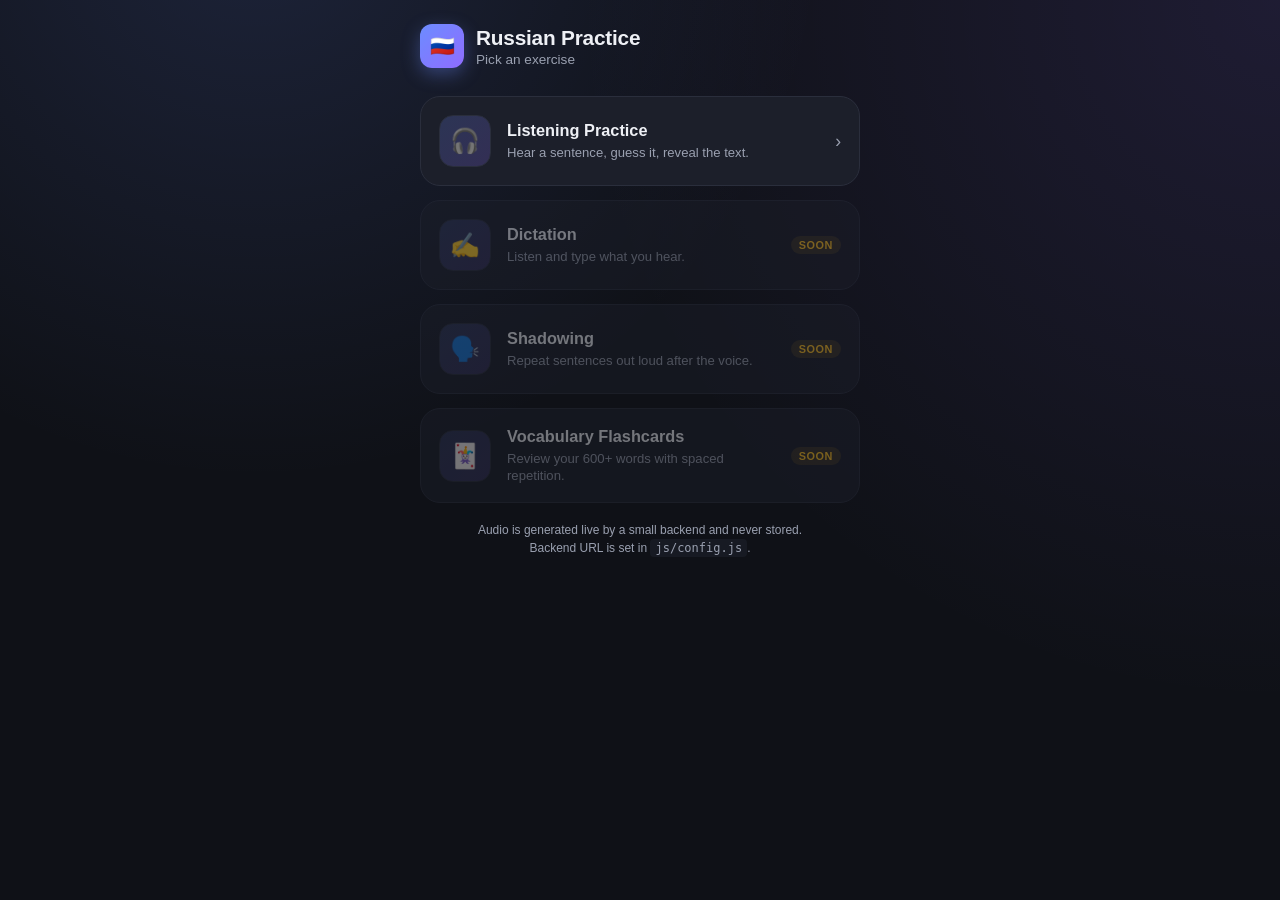
==== index.html @ 9edb8ce9 "first commit" ====
<!DOCTYPE html>
<html lang="en">
<head>
  <meta charset="UTF-8" />
  <meta name="viewport" content="width=device-width, initial-scale=1.0, maximum-scale=1.0" />
  <title>Russian Practice</title>
  <link rel="stylesheet" href="css/style.css" />
</head>
<body>
  <div class="app-shell">
    <div class="app-header">
      <div class="logo-mark">🇷🇺</div>
      <div>
        <h1>Russian Practice</h1>
        <div class="subtitle">Pick an exercise</div>
      </div>
    </div>

    <div class="exercise-list">
      <a class="exercise-card available" href="exercises/listening.html">
        <div class="exercise-icon">🎧</div>
        <div class="exercise-info">
          <h3>Listening Practice</h3>
          <p>Hear a sentence, guess it, reveal the text.</p>
        </div>
        <div class="chevron">›</div>
      </a>

      <div class="exercise-card disabled">
        <div class="exercise-icon">✍️</div>
        <div class="exercise-info">
          <h3>Dictation</h3>
          <p>Listen and type what you hear.</p>
        </div>
        <div class="exercise-badge soon">Soon</div>
      </div>

      <div class="exercise-card disabled">
        <div class="exercise-icon">🗣️</div>
        <div class="exercise-info">
          <h3>Shadowing</h3>
          <p>Repeat sentences out loud after the voice.</p>
        </div>
        <div class="exercise-badge soon">Soon</div>
      </div>

      <div class="exercise-card disabled">
        <div class="exercise-icon">🃏</div>
        <div class="exercise-info">
          <h3>Vocabulary Flashcards</h3>
          <p>Review your 600+ words with spaced repetition.</p>
        </div>
        <div class="exercise-badge soon">Soon</div>
      </div>
    </div>

    <div class="settings-note">
      Audio is generated live by a small backend and never stored.<br />
      Backend URL is set in <code>js/config.js</code>.
    </div>
  </div>
</body>
</html>
---- css/style.css ----
:root {
  --bg: #0f1117;
  --bg-elevated: #171a23;
  --card: #1c1f2a;
  --border: #2a2e3c;
  --text: #eef0f5;
  --text-dim: #9aa0b0;
  --accent: #6c8cff;
  --accent-2: #8f6cff;
  --accent-glow: rgba(108, 140, 255, 0.35);
  --success: #4ade80;
  --warn: #fbbf24;
  --radius-lg: 20px;
  --radius-md: 14px;
  --radius-sm: 10px;
  --shadow: 0 10px 30px rgba(0, 0, 0, 0.35);
  font-size: 16px;
}

* {
  box-sizing: border-box;
}

html, body {
  margin: 0;
  padding: 0;
  height: 100%;
}

body {
  background:
    radial-gradient(circle at 20% -10%, rgba(108, 140, 255, 0.15), transparent 40%),
    radial-gradient(circle at 100% 0%, rgba(143, 108, 255, 0.12), transparent 45%),
    var(--bg);
  color: var(--text);
  font-family: -apple-system, BlinkMacSystemFont, "Segoe UI", Roboto, Helvetica, Arial, sans-serif;
  min-height: 100vh;
  display: flex;
  flex-direction: column;
}

a {
  color: inherit;
  text-decoration: none;
}

.app-shell {
  max-width: 480px;
  margin: 0 auto;
  width: 100%;
  padding: 24px 20px 40px;
  flex: 1;
  display: flex;
  flex-direction: column;
}

/* ---------- Header ---------- */

.app-header {
  display: flex;
  align-items: center;
  gap: 12px;
  margin-bottom: 28px;
}

.app-header .back-btn {
  width: 40px;
  height: 40px;
  border-radius: 50%;
  background: var(--card);
  border: 1px solid var(--border);
  display: flex;
  align-items: center;
  justify-content: center;
  font-size: 18px;
  flex-shrink: 0;
}

.app-header h1 {
  font-size: 1.3rem;
  margin: 0;
  font-weight: 700;
  letter-spacing: -0.01em;
}

.app-header .subtitle {
  font-size: 0.85rem;
  color: var(--text-dim);
  margin-top: 2px;
}

.logo-mark {
  width: 44px;
  height: 44px;
  border-radius: 12px;
  background: linear-gradient(135deg, var(--accent), var(--accent-2));
  display: flex;
  align-items: center;
  justify-content: center;
  font-size: 20px;
  flex-shrink: 0;
  box-shadow: 0 6px 18px var(--accent-glow);
}

/* ---------- Homepage exercise cards ---------- */

.exercise-list {
  display: flex;
  flex-direction: column;
  gap: 14px;
}

.exercise-card {
  background: var(--card);
  border: 1px solid var(--border);
  border-radius: var(--radius-lg);
  padding: 18px;
  display: flex;
  align-items: center;
  gap: 16px;
  transition: transform 0.15s ease, border-color 0.15s ease;
}

.exercise-card:active {
  transform: scale(0.98);
}

.exercise-card.available {
  cursor: pointer;
}

.exercise-card.available:hover {
  border-color: var(--accent);
}

.exercise-card.disabled {
  opacity: 0.45;
}

.exercise-icon {
  width: 52px;
  height: 52px;
  border-radius: var(--radius-md);
  display: flex;
  align-items: center;
  justify-content: center;
  font-size: 24px;
  flex-shrink: 0;
  background: linear-gradient(135deg, rgba(108,140,255,0.2), rgba(143,108,255,0.2));
  border: 1px solid var(--border);
}

.exercise-info {
  flex: 1;
  min-width: 0;
}

.exercise-info h3 {
  margin: 0 0 4px;
  font-size: 1.02rem;
  font-weight: 600;
}

.exercise-info p {
  margin: 0;
  font-size: 0.82rem;
  color: var(--text-dim);
  line-height: 1.3;
}

.exercise-badge {
  font-size: 0.68rem;
  text-transform: uppercase;
  letter-spacing: 0.05em;
  padding: 3px 8px;
  border-radius: 999px;
  background: rgba(74, 222, 128, 0.15);
  color: var(--success);
  font-weight: 600;
  flex-shrink: 0;
}

.exercise-badge.soon {
  background: rgba(251, 191, 36, 0.12);
  color: var(--warn);
}

.chevron {
  color: var(--text-dim);
  font-size: 1.1rem;
  flex-shrink: 0;
}

/* ---------- Listening exercise ---------- */

.practice-card {
  background: var(--card);
  border: 1px solid var(--border);
  border-radius: var(--radius-lg);
  padding: 28px 22px;
  display: flex;
  flex-direction: column;
  align-items: center;
  gap: 22px;
  box-shadow: var(--shadow);
  flex: 1;
}

.progress-row {
  width: 100%;
  display: flex;
  align-items: center;
  justify-content: space-between;
  font-size: 0.85rem;
  color: var(--text-dim);
}

.progress-bar-track {
  width: 100%;
  height: 6px;
  border-radius: 999px;
  background: var(--bg-elevated);
  overflow: hidden;
}

.progress-bar-fill {
  height: 100%;
  background: linear-gradient(90deg, var(--accent), var(--accent-2));
  border-radius: 999px;
  transition: width 0.25s ease;
}

.voice-toggle {
  display: flex;
  background: var(--bg-elevated);
  border-radius: 999px;
  padding: 4px;
  border: 1px solid var(--border);
  width: 100%;
}

.voice-toggle button {
  flex: 1;
  border: none;
  background: transparent;
  color: var(--text-dim);
  padding: 9px 10px;
  border-radius: 999px;
  font-size: 0.85rem;
  font-weight: 600;
  cursor: pointer;
}

.voice-toggle button.active {
  background: linear-gradient(135deg, var(--accent), var(--accent-2));
  color: white;
}

.listen-zone {
  display: flex;
  flex-direction: column;
  align-items: center;
  gap: 16px;
  padding: 10px 0 4px;
}

.listen-btn {
  width: 128px;
  height: 128px;
  border-radius: 50%;
  border: none;
  background: linear-gradient(145deg, var(--accent), var(--accent-2));
  box-shadow: 0 12px 32px var(--accent-glow);
  color: white;
  font-size: 46px;
  display: flex;
  align-items: center;
  justify-content: center;
  cursor: pointer;
  transition: transform 0.12s ease;
}

.listen-btn:active {
  transform: scale(0.94);
}

.listen-btn.loading {
  animation: pulse 1s ease-in-out infinite;
}

.listen-btn[disabled] {
  opacity: 0.5;
  cursor: default;
}

@keyframes pulse {
  0%, 100% { box-shadow: 0 12px 32px var(--accent-glow); }
  50% { box-shadow: 0 12px 44px var(--accent-glow); }
}

.listen-hint {
  font-size: 0.8rem;
  color: var(--text-dim);
  min-height: 18px;
}

.reveal-box {
  width: 100%;
  min-height: 60px;
  border-radius: var(--radius-md);
  background: var(--bg-elevated);
  border: 1px dashed var(--border);
  display: flex;
  align-items: center;
  justify-content: center;
  padding: 16px;
  text-align: center;
  font-size: 1.15rem;
  font-weight: 500;
  color: var(--text);
}

.reveal-box.hidden-text {
  color: var(--text-dim);
  font-size: 0.85rem;
  font-weight: 400;
}

.secondary-controls {
  display: grid;
  grid-template-columns: 1fr 1fr;
  gap: 10px;
  width: 100%;
}

.pill-btn {
  border: 1px solid var(--border);
  background: var(--bg-elevated);
  color: var(--text);
  padding: 12px 10px;
  border-radius: var(--radius-sm);
  font-size: 0.9rem;
  font-weight: 600;
  cursor: pointer;
  display: flex;
  align-items: center;
  justify-content: center;
  gap: 6px;
}

.pill-btn:active {
  transform: scale(0.97);
}

.pill-btn.wide {
  grid-column: 1 / -1;
}

.nav-row {
  width: 100%;
  display: grid;
  grid-template-columns: 1fr 1.4fr;
  gap: 10px;
}

.nav-row .next-btn {
  background: linear-gradient(135deg, var(--accent), var(--accent-2));
  border: none;
  color: white;
  padding: 14px;
  border-radius: var(--radius-sm);
  font-size: 0.95rem;
  font-weight: 700;
  cursor: pointer;
}

.nav-row .prev-btn {
  background: var(--bg-elevated);
  border: 1px solid var(--border);
  color: var(--text);
  padding: 14px;
  border-radius: var(--radius-sm);
  font-size: 0.95rem;
  font-weight: 600;
  cursor: pointer;
}

.status-line {
  font-size: 0.78rem;
  color: var(--text-dim);
  text-align: center;
}

.status-line.error {
  color: #f87171;
}

.settings-note {
  margin-top: 18px;
  font-size: 0.75rem;
  color: var(--text-dim);
  text-align: center;
  line-height: 1.5;
}

.settings-note code {
  background: var(--bg-elevated);
  padding: 2px 5px;
  border-radius: 4px;
}
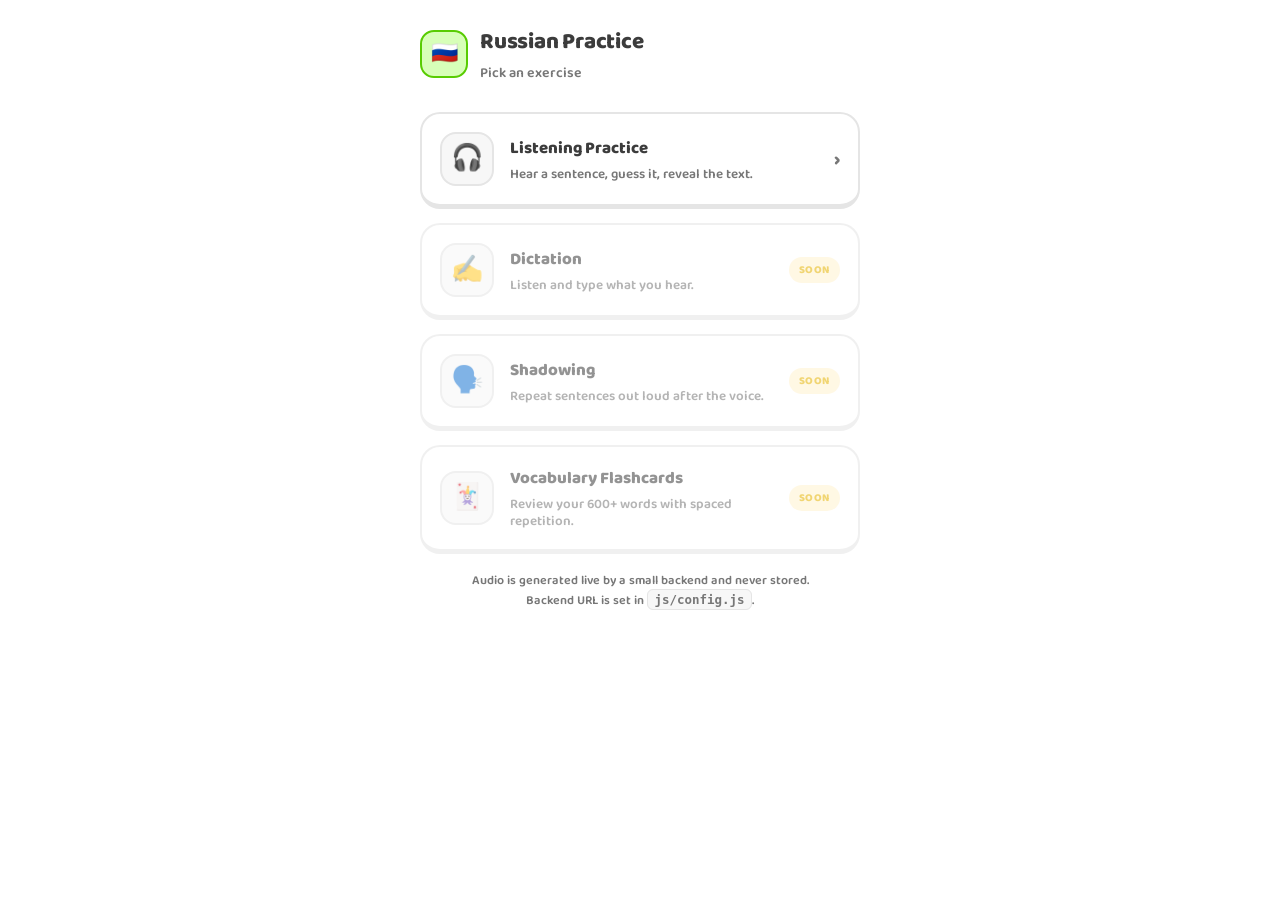
==== commit ef5a3206: "test progress" ====
--- a/index.html
+++ b/index.html
@@ -4,6 +4,9 @@
   <meta charset="UTF-8" />
   <meta name="viewport" content="width=device-width, initial-scale=1.0, maximum-scale=1.0" />
   <title>Russian Practice</title>
+  <link rel="preconnect" href="https://fonts.googleapis.com" />
+  <link rel="preconnect" href="https://fonts.gstatic.com" crossorigin />
+  <link href="https://fonts.googleapis.com/css2?family=Baloo+2:wght@500;600;700;800&family=Nunito:wght@600;700;800&display=swap" rel="stylesheet" />
   <link rel="stylesheet" href="css/style.css" />
 </head>
 <body>
@@ -12,7 +15,7 @@
       <div class="logo-mark">🇷🇺</div>
       <div>
         <h1>Russian Practice</h1>
-        <div class="subtitle">Pick an exercise</div>
+        <div class="subtitle" id="home-subtitle">Pick an exercise</div>
       </div>
     </div>
 
@@ -21,7 +24,7 @@
         <div class="exercise-icon">🎧</div>
         <div class="exercise-info">
           <h3>Listening Practice</h3>
-          <p>Hear a sentence, guess it, reveal the text.</p>
+          <p id="listening-badge">Hear a sentence, guess it, reveal the text.</p>
         </div>
         <div class="chevron">›</div>
       </a>
@@ -59,5 +62,23 @@
       Backend URL is set in <code>js/config.js</code>.
     </div>
   </div>
+
+  <script src="js/progress.js"></script>
+  <script>
+    (function () {
+      const streak = RuProgress.getStreak();
+      const stats = RuProgress.getOverallStats();
+
+      const subtitle = document.getElementById("home-subtitle");
+      if (streak > 0) {
+        subtitle.textContent = `🔥 ${streak} day streak — keep it going`;
+      }
+
+      const badge = document.getElementById("listening-badge");
+      if (stats.total > 0) {
+        badge.textContent = `${stats.mastered.toLocaleString()} / ${stats.total.toLocaleString()} mastered (${stats.pct}%)`;
+      }
+    })();
+  </script>
 </body>
 </html>
--- a/css/style.css
+++ b/css/style.css
@@ -1,19 +1,32 @@
 :root {
-  --bg: #0f1117;
-  --bg-elevated: #171a23;
-  --card: #1c1f2a;
-  --border: #2a2e3c;
-  --text: #eef0f5;
-  --text-dim: #9aa0b0;
-  --accent: #6c8cff;
-  --accent-2: #8f6cff;
-  --accent-glow: rgba(108, 140, 255, 0.35);
-  --success: #4ade80;
-  --warn: #fbbf24;
+  --bg: #ffffff;
+  --bg-soft: #f7f7f7;
+  --card: #ffffff;
+  --border: #e5e5e5;
+  --text: #3c3c3c;
+  --text-dim: #777777;
+
+  --green: #58cc02;
+  --green-dark: #46a302;
+  --green-soft: #d7ffb8;
+
+  --blue: #1cb0f6;
+  --blue-dark: #1899d6;
+  --blue-soft: #ddf4ff;
+
+  --yellow: #ffc800;
+  --yellow-dark: #e6b400;
+
+  --red: #ff4b4b;
+  --red-dark: #ea2b2b;
+
+  --gray-btn: #e5e5e5;
+  --gray-btn-dark: #d0d0d0;
+
   --radius-lg: 20px;
-  --radius-md: 14px;
-  --radius-sm: 10px;
-  --shadow: 0 10px 30px rgba(0, 0, 0, 0.35);
+  --radius-md: 16px;
+  --radius-sm: 12px;
+
   font-size: 16px;
 }
 
@@ -28,15 +41,13 @@
 }
 
 body {
-  background:
-    radial-gradient(circle at 20% -10%, rgba(108, 140, 255, 0.15), transparent 40%),
-    radial-gradient(circle at 100% 0%, rgba(143, 108, 255, 0.12), transparent 45%),
-    var(--bg);
-  color: var(--text);
-  font-family: -apple-system, BlinkMacSystemFont, "Segoe UI", Roboto, Helvetica, Arial, sans-serif;
+  background: var(--bg);
+  color: var(--text);
+  font-family: "Baloo 2", "Nunito", -apple-system, BlinkMacSystemFont, "Segoe UI", Roboto, Helvetica, Arial, sans-serif;
   min-height: 100vh;
   display: flex;
   flex-direction: column;
+  -webkit-font-smoothing: antialiased;
 }
 
 a {
@@ -64,42 +75,52 @@
 }
 
 .app-header .back-btn {
-  width: 40px;
-  height: 40px;
-  border-radius: 50%;
-  background: var(--card);
-  border: 1px solid var(--border);
+  width: 42px;
+  height: 42px;
+  border-radius: 14px;
+  background: var(--bg-soft);
+  border: 2px solid var(--border);
+  border-bottom: 4px solid var(--border);
   display: flex;
   align-items: center;
   justify-content: center;
   font-size: 18px;
+  font-weight: 800;
+  color: var(--text-dim);
   flex-shrink: 0;
 }
 
+.app-header .back-btn:active {
+  border-bottom-width: 2px;
+  transform: translateY(2px);
+}
+
 .app-header h1 {
-  font-size: 1.3rem;
+  font-size: 1.4rem;
   margin: 0;
-  font-weight: 700;
+  font-weight: 800;
   letter-spacing: -0.01em;
+  color: var(--text);
 }
 
 .app-header .subtitle {
-  font-size: 0.85rem;
+  font-size: 0.88rem;
   color: var(--text-dim);
   margin-top: 2px;
+  font-weight: 600;
 }
 
 .logo-mark {
-  width: 44px;
-  height: 44px;
-  border-radius: 12px;
-  background: linear-gradient(135deg, var(--accent), var(--accent-2));
-  display: flex;
-  align-items: center;
-  justify-content: center;
-  font-size: 20px;
+  width: 48px;
+  height: 48px;
+  border-radius: 14px;
+  background: var(--green-soft);
+  display: flex;
+  align-items: center;
+  justify-content: center;
+  font-size: 22px;
   flex-shrink: 0;
-  box-shadow: 0 6px 18px var(--accent-glow);
+  border: 2px solid var(--green);
 }
 
 /* ---------- Homepage exercise cards ---------- */
@@ -112,42 +133,44 @@
 
 .exercise-card {
   background: var(--card);
-  border: 1px solid var(--border);
+  border: 2px solid var(--border);
+  border-bottom: 5px solid var(--border);
   border-radius: var(--radius-lg);
   padding: 18px;
   display: flex;
   align-items: center;
   gap: 16px;
-  transition: transform 0.15s ease, border-color 0.15s ease;
-}
-
-.exercise-card:active {
-  transform: scale(0.98);
+  transition: transform 0.1s ease, border-color 0.1s ease;
 }
 
 .exercise-card.available {
   cursor: pointer;
 }
 
+.exercise-card.available:active {
+  transform: translateY(3px);
+  border-bottom-width: 2px;
+}
+
 .exercise-card.available:hover {
-  border-color: var(--accent);
+  border-color: var(--green);
 }
 
 .exercise-card.disabled {
-  opacity: 0.45;
+  opacity: 0.55;
 }
 
 .exercise-icon {
-  width: 52px;
-  height: 52px;
+  width: 54px;
+  height: 54px;
   border-radius: var(--radius-md);
   display: flex;
   align-items: center;
   justify-content: center;
-  font-size: 24px;
+  font-size: 26px;
   flex-shrink: 0;
-  background: linear-gradient(135deg, rgba(108,140,255,0.2), rgba(143,108,255,0.2));
-  border: 1px solid var(--border);
+  background: var(--bg-soft);
+  border: 2px solid var(--border);
 }
 
 .exercise-info {
@@ -157,37 +180,40 @@
 
 .exercise-info h3 {
   margin: 0 0 4px;
-  font-size: 1.02rem;
-  font-weight: 600;
+  font-size: 1.05rem;
+  font-weight: 800;
+  color: var(--text);
 }
 
 .exercise-info p {
   margin: 0;
-  font-size: 0.82rem;
+  font-size: 0.84rem;
   color: var(--text-dim);
   line-height: 1.3;
+  font-weight: 600;
 }
 
 .exercise-badge {
   font-size: 0.68rem;
   text-transform: uppercase;
   letter-spacing: 0.05em;
-  padding: 3px 8px;
+  padding: 4px 10px;
   border-radius: 999px;
-  background: rgba(74, 222, 128, 0.15);
-  color: var(--success);
-  font-weight: 600;
+  background: var(--green-soft);
+  color: var(--green-dark);
+  font-weight: 800;
   flex-shrink: 0;
 }
 
 .exercise-badge.soon {
-  background: rgba(251, 191, 36, 0.12);
-  color: var(--warn);
+  background: #fff3cf;
+  color: var(--yellow-dark);
 }
 
 .chevron {
   color: var(--text-dim);
-  font-size: 1.1rem;
+  font-size: 1.2rem;
+  font-weight: 800;
   flex-shrink: 0;
 }
 
@@ -195,14 +221,13 @@
 
 .practice-card {
   background: var(--card);
-  border: 1px solid var(--border);
+  border: 2px solid var(--border);
   border-radius: var(--radius-lg);
   padding: 28px 22px;
   display: flex;
   flex-direction: column;
   align-items: center;
   gap: 22px;
-  box-shadow: var(--shadow);
   flex: 1;
 }
 
@@ -213,29 +238,31 @@
   justify-content: space-between;
   font-size: 0.85rem;
   color: var(--text-dim);
+  font-weight: 700;
 }
 
 .progress-bar-track {
   width: 100%;
-  height: 6px;
+  height: 14px;
   border-radius: 999px;
-  background: var(--bg-elevated);
+  background: var(--bg-soft);
+  border: 2px solid var(--border);
   overflow: hidden;
 }
 
 .progress-bar-fill {
   height: 100%;
-  background: linear-gradient(90deg, var(--accent), var(--accent-2));
+  background: var(--green);
   border-radius: 999px;
   transition: width 0.25s ease;
 }
 
 .voice-toggle {
   display: flex;
-  background: var(--bg-elevated);
+  background: var(--bg-soft);
   border-radius: 999px;
   padding: 4px;
-  border: 1px solid var(--border);
+  border: 2px solid var(--border);
   width: 100%;
 }
 
@@ -244,15 +271,16 @@
   border: none;
   background: transparent;
   color: var(--text-dim);
-  padding: 9px 10px;
+  padding: 10px 10px;
   border-radius: 999px;
-  font-size: 0.85rem;
-  font-weight: 600;
+  font-size: 0.88rem;
+  font-weight: 800;
   cursor: pointer;
+  font-family: inherit;
 }
 
 .voice-toggle button.active {
-  background: linear-gradient(135deg, var(--accent), var(--accent-2));
+  background: var(--blue);
   color: white;
 }
 
@@ -265,23 +293,24 @@
 }
 
 .listen-btn {
-  width: 128px;
-  height: 128px;
+  width: 132px;
+  height: 132px;
   border-radius: 50%;
   border: none;
-  background: linear-gradient(145deg, var(--accent), var(--accent-2));
-  box-shadow: 0 12px 32px var(--accent-glow);
+  background: var(--green);
+  box-shadow: 0 8px 0 var(--green-dark);
   color: white;
-  font-size: 46px;
+  font-size: 48px;
   display: flex;
   align-items: center;
   justify-content: center;
   cursor: pointer;
-  transition: transform 0.12s ease;
+  transition: transform 0.08s ease, box-shadow 0.08s ease;
 }
 
 .listen-btn:active {
-  transform: scale(0.94);
+  transform: translateY(6px);
+  box-shadow: 0 2px 0 var(--green-dark);
 }
 
 .listen-btn.loading {
@@ -289,41 +318,56 @@
 }
 
 .listen-btn[disabled] {
-  opacity: 0.5;
+  opacity: 0.6;
   cursor: default;
 }
 
 @keyframes pulse {
-  0%, 100% { box-shadow: 0 12px 32px var(--accent-glow); }
-  50% { box-shadow: 0 12px 44px var(--accent-glow); }
+  0%, 100% { transform: scale(1); }
+  50% { transform: scale(0.96); }
 }
 
 .listen-hint {
-  font-size: 0.8rem;
+  font-size: 0.85rem;
   color: var(--text-dim);
   min-height: 18px;
+  font-weight: 700;
 }
 
 .reveal-box {
   width: 100%;
   min-height: 60px;
   border-radius: var(--radius-md);
-  background: var(--bg-elevated);
-  border: 1px dashed var(--border);
-  display: flex;
+  background: var(--blue-soft);
+  border: 2px dashed var(--blue);
+  display: flex;
+  flex-direction: column;
   align-items: center;
   justify-content: center;
   padding: 16px;
   text-align: center;
+  gap: 6px;
+}
+
+.reveal-box.hidden-text {
+  background: var(--bg-soft);
+  border: 2px dashed var(--border);
+  color: var(--text-dim);
+  font-size: 0.85rem;
+  font-weight: 700;
+}
+
+.reveal-ru {
   font-size: 1.15rem;
-  font-weight: 500;
-  color: var(--text);
-}
-
-.reveal-box.hidden-text {
-  color: var(--text-dim);
-  font-size: 0.85rem;
-  font-weight: 400;
+  font-weight: 800;
+  color: var(--text);
+}
+
+.reveal-en {
+  font-size: 0.9rem;
+  font-weight: 600;
+  color: var(--blue-dark);
+  font-style: italic;
 }
 
 .secondary-controls {
@@ -334,22 +378,25 @@
 }
 
 .pill-btn {
-  border: 1px solid var(--border);
-  background: var(--bg-elevated);
+  border: 2px solid var(--border);
+  border-bottom: 4px solid var(--border);
+  background: var(--bg-soft);
   color: var(--text);
   padding: 12px 10px;
   border-radius: var(--radius-sm);
-  font-size: 0.9rem;
-  font-weight: 600;
+  font-size: 0.92rem;
+  font-weight: 800;
   cursor: pointer;
   display: flex;
   align-items: center;
   justify-content: center;
   gap: 6px;
+  font-family: inherit;
 }
 
 .pill-btn:active {
-  transform: scale(0.97);
+  transform: translateY(2px);
+  border-bottom-width: 2px;
 }
 
 .pill-btn.wide {
@@ -364,47 +411,352 @@
 }
 
 .nav-row .next-btn {
-  background: linear-gradient(135deg, var(--accent), var(--accent-2));
+  background: var(--green);
   border: none;
+  border-bottom: 4px solid var(--green-dark);
   color: white;
   padding: 14px;
   border-radius: var(--radius-sm);
-  font-size: 0.95rem;
-  font-weight: 700;
+  font-size: 0.98rem;
+  font-weight: 800;
   cursor: pointer;
+  font-family: inherit;
+  text-transform: uppercase;
+  letter-spacing: 0.02em;
+}
+
+.nav-row .next-btn:active {
+  transform: translateY(2px);
+  border-bottom-width: 2px;
 }
 
 .nav-row .prev-btn {
-  background: var(--bg-elevated);
-  border: 1px solid var(--border);
+  background: var(--gray-btn);
+  border: none;
+  border-bottom: 4px solid var(--gray-btn-dark);
   color: var(--text);
   padding: 14px;
   border-radius: var(--radius-sm);
   font-size: 0.95rem;
-  font-weight: 600;
+  font-weight: 800;
   cursor: pointer;
+  font-family: inherit;
+}
+
+.nav-row .prev-btn:active {
+  transform: translateY(2px);
+  border-bottom-width: 2px;
 }
 
 .status-line {
-  font-size: 0.78rem;
+  font-size: 0.8rem;
   color: var(--text-dim);
   text-align: center;
+  font-weight: 700;
 }
 
 .status-line.error {
-  color: #f87171;
+  color: var(--red-dark);
 }
 
 .settings-note {
   margin-top: 18px;
-  font-size: 0.75rem;
+  font-size: 0.78rem;
   color: var(--text-dim);
   text-align: center;
   line-height: 1.5;
+  font-weight: 600;
 }
 
 .settings-note code {
-  background: var(--bg-elevated);
-  padding: 2px 5px;
-  border-radius: 4px;
-}
+  background: var(--bg-soft);
+  border: 1px solid var(--border);
+  padding: 2px 6px;
+  border-radius: 6px;
+}
+
+/* ---------- Stats row: streak + ring + overall bar ---------- */
+
+.stats-row {
+  display: flex;
+  align-items: center;
+  gap: 18px;
+  margin-bottom: 18px;
+}
+
+.ring-wrap {
+  position: relative;
+  width: 80px;
+  height: 80px;
+  flex-shrink: 0;
+}
+
+.progress-ring {
+  width: 80px;
+  height: 80px;
+  transform: rotate(-90deg);
+}
+
+.ring-track {
+  fill: none;
+  stroke: var(--bg-soft);
+  stroke-width: 8;
+}
+
+.ring-fill {
+  fill: none;
+  stroke: var(--green);
+  stroke-width: 8;
+  stroke-linecap: round;
+  transition: stroke-dashoffset 0.4s ease;
+}
+
+.ring-label {
+  position: absolute;
+  inset: 0;
+  display: flex;
+  flex-direction: column;
+  align-items: center;
+  justify-content: center;
+  font-weight: 800;
+  font-size: 1.05rem;
+  color: var(--text);
+  line-height: 1.1;
+}
+
+.ring-label small {
+  font-size: 0.65rem;
+  font-weight: 700;
+  color: var(--text-dim);
+}
+
+.stats-side {
+  flex: 1;
+  min-width: 0;
+}
+
+.stats-title {
+  font-size: 0.82rem;
+  font-weight: 800;
+  color: var(--text-dim);
+  text-transform: uppercase;
+  letter-spacing: 0.04em;
+  margin-bottom: 6px;
+}
+
+.overall-bar-track {
+  width: 100%;
+  height: 8px;
+  border-radius: 999px;
+  background: var(--bg-soft);
+  border: 2px solid var(--border);
+  overflow: hidden;
+  margin-bottom: 6px;
+}
+
+.overall-bar-fill {
+  height: 100%;
+  background: var(--blue);
+  border-radius: 999px;
+  transition: width 0.3s ease;
+}
+
+.overall-label {
+  font-size: 0.75rem;
+  color: var(--text-dim);
+  font-weight: 700;
+}
+
+/* ---------- Swipe deck ---------- */
+
+.deck {
+  position: relative;
+  flex: 1;
+  display: flex;
+  align-items: stretch;
+  min-height: 380px;
+}
+
+.ghost-card {
+  position: absolute;
+  inset: 0;
+  background: var(--card);
+  border: 2px solid var(--border);
+  border-radius: var(--radius-lg);
+}
+
+.ghost-card.ghost-1 {
+  transform: scale(0.97) translateY(10px);
+  opacity: 0.7;
+}
+
+.ghost-card.ghost-2 {
+  transform: scale(0.94) translateY(20px);
+  opacity: 0.4;
+}
+
+.swipe-card {
+  position: relative;
+  z-index: 2;
+  width: 100%;
+  background: var(--card);
+  border: 2px solid var(--border);
+  border-radius: var(--radius-lg);
+  padding: 28px 22px;
+  display: flex;
+  flex-direction: column;
+  align-items: center;
+  gap: 22px;
+  touch-action: none;
+  user-select: none;
+  cursor: grab;
+}
+
+.swipe-card:active {
+  cursor: grabbing;
+}
+
+.swipe-overlay {
+  position: absolute;
+  top: 22px;
+  padding: 8px 16px;
+  border-radius: 10px;
+  font-weight: 800;
+  font-size: 1.1rem;
+  letter-spacing: 0.04em;
+  border: 3px solid;
+  opacity: 0;
+  pointer-events: none;
+  z-index: 3;
+}
+
+.swipe-overlay.know {
+  right: 20px;
+  color: var(--green-dark);
+  border-color: var(--green);
+  transform: rotate(-8deg);
+}
+
+.swipe-overlay.again {
+  left: 20px;
+  color: var(--red-dark);
+  border-color: var(--red);
+  transform: rotate(8deg);
+}
+
+/* ---------- Judge buttons (swipe fallback) ---------- */
+
+.judge-row {
+  display: flex;
+  justify-content: center;
+  gap: 28px;
+  margin-top: 18px;
+}
+
+.judge-btn {
+  width: 62px;
+  height: 62px;
+  border-radius: 50%;
+  border: none;
+  font-size: 24px;
+  display: flex;
+  align-items: center;
+  justify-content: center;
+  cursor: pointer;
+  font-family: inherit;
+}
+
+.again-btn {
+  background: #ffe4e4;
+  box-shadow: 0 6px 0 #ffc2c2;
+}
+
+.again-btn:active {
+  transform: translateY(4px);
+  box-shadow: 0 2px 0 #ffc2c2;
+}
+
+.know-btn {
+  background: var(--green-soft);
+  box-shadow: 0 6px 0 #b8f088;
+}
+
+.know-btn:active {
+  transform: translateY(4px);
+  box-shadow: 0 2px 0 #b8f088;
+}
+
+/* ---------- Session complete screen ---------- */
+
+.complete-screen {
+  flex: 1;
+  display: flex;
+  flex-direction: column;
+  align-items: center;
+  justify-content: center;
+  text-align: center;
+  gap: 10px;
+  padding: 20px;
+}
+
+.complete-emoji {
+  font-size: 4rem;
+  line-height: 1;
+}
+
+.complete-screen h2 {
+  margin: 0;
+  font-size: 1.5rem;
+  font-weight: 800;
+  color: var(--text);
+}
+
+.complete-screen p {
+  margin: 0 0 10px;
+  color: var(--text-dim);
+  font-weight: 700;
+}
+
+.complete-stats {
+  display: flex;
+  gap: 18px;
+  margin-bottom: 22px;
+}
+
+.complete-stat {
+  background: var(--bg-soft);
+  border: 2px solid var(--border);
+  border-radius: var(--radius-md);
+  padding: 14px 18px;
+  min-width: 84px;
+}
+
+.complete-stat-value {
+  font-size: 1.4rem;
+  font-weight: 800;
+  color: var(--text);
+}
+
+.complete-stat-label {
+  font-size: 0.72rem;
+  color: var(--text-dim);
+  font-weight: 700;
+  text-transform: uppercase;
+  letter-spacing: 0.03em;
+  margin-top: 2px;
+}
+
+.bonus-btn {
+  width: 100%;
+  margin-bottom: 12px;
+  background: var(--yellow);
+  border-bottom-color: var(--yellow-dark);
+  color: #5a4400;
+}
+
+.nav-row-link {
+  font-size: 0.9rem;
+  font-weight: 800;
+  color: var(--text-dim);
+  text-decoration: underline;
+}
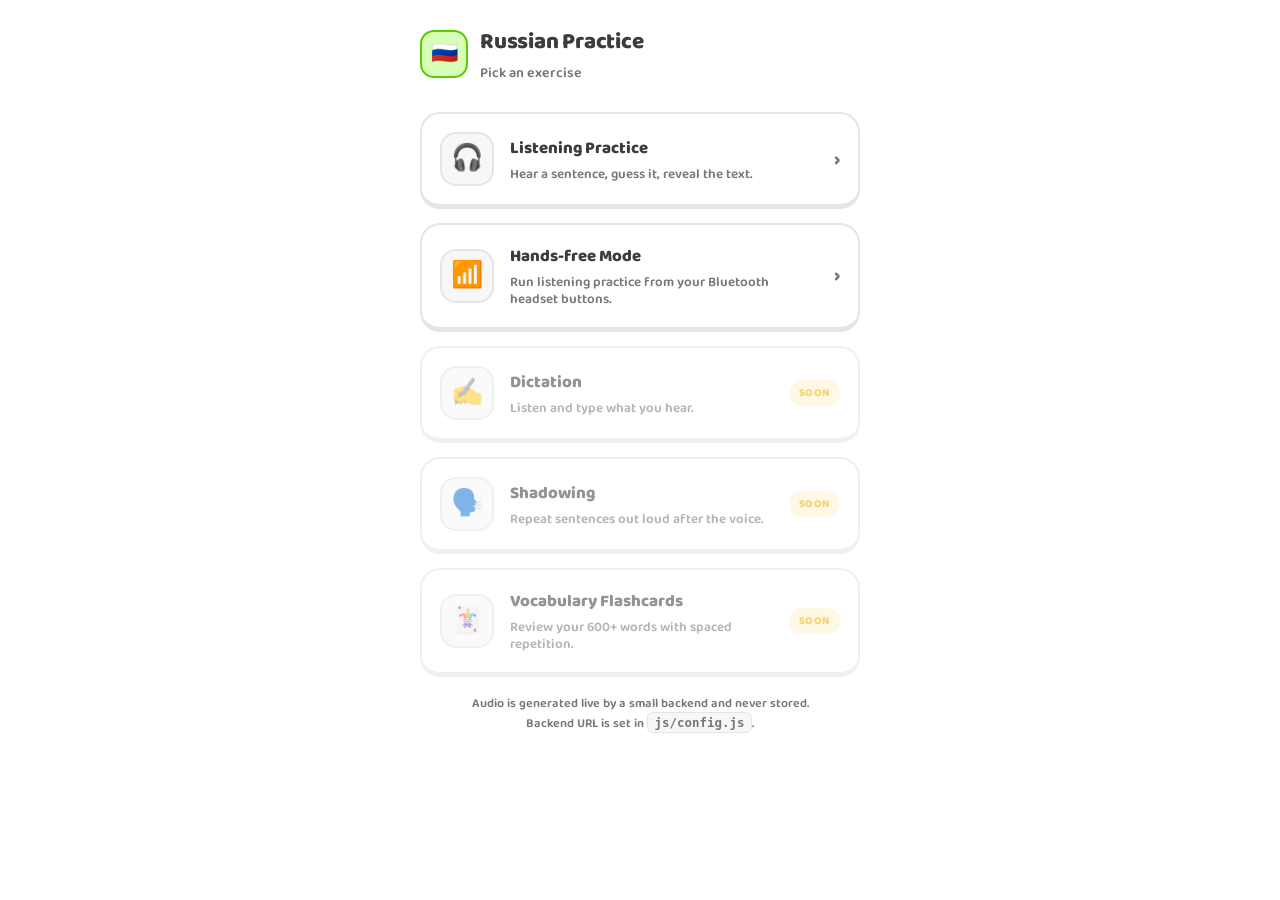
==== commit ed11c0b0: "media api" ====
--- a/index.html
+++ b/index.html
@@ -8,6 +8,18 @@
   <link rel="preconnect" href="https://fonts.gstatic.com" crossorigin />
   <link href="https://fonts.googleapis.com/css2?family=Baloo+2:wght@500;600;700;800&family=Nunito:wght@600;700;800&display=swap" rel="stylesheet" />
   <link rel="stylesheet" href="css/style.css" />
+
+  <link rel="manifest" href="/manifest.json">
+
+<meta name="theme-color" content="#0c0908">
+
+<!-- iPhone/iPad -->
+<meta name="apple-mobile-web-app-capable" content="yes">
+<meta name="apple-mobile-web-app-status-bar-style" content="black">
+<meta name="apple-mobile-web-app-title" content="Russian Learner">
+
+<link rel="apple-touch-icon" href="/imgs/apple-touch-icon.png">
+
 </head>
 <body>
   <div class="app-shell">
@@ -25,6 +37,15 @@
         <div class="exercise-info">
           <h3>Listening Practice</h3>
           <p id="listening-badge">Hear a sentence, guess it, reveal the text.</p>
+        </div>
+        <div class="chevron">›</div>
+      </a>
+
+      <a class="exercise-card available" href="exercises/handsfree.html">
+        <div class="exercise-icon">📶</div>
+        <div class="exercise-info">
+          <h3>Hands-free Mode</h3>
+          <p>Run listening practice from your Bluetooth headset buttons.</p>
         </div>
         <div class="chevron">›</div>
       </a>
--- a/css/style.css
+++ b/css/style.css
@@ -284,12 +284,31 @@
   color: white;
 }
 
-.listen-zone {
-  display: flex;
-  flex-direction: column;
-  align-items: center;
+.listen-row {
+  display: flex;
+  align-items: center;
+  justify-content: center;
   gap: 16px;
   padding: 10px 0 4px;
+}
+
+.slower-btn {
+  width: 56px;
+  height: 56px;
+  border-radius: 50%;
+  border: 2px solid var(--border);
+  background: var(--bg-soft);
+  font-size: 22px;
+  display: flex;
+  align-items: center;
+  justify-content: center;
+  cursor: pointer;
+  box-shadow: 0 4px 0 var(--border);
+}
+
+.slower-btn:active {
+  transform: translateY(3px);
+  box-shadow: 0 1px 0 var(--border);
 }
 
 .listen-btn {
@@ -347,6 +366,12 @@
   padding: 16px;
   text-align: center;
   gap: 6px;
+  cursor: pointer;
+  transition: transform 0.08s ease;
+}
+
+.reveal-box:active {
+  transform: scale(0.98);
 }
 
 .reveal-box.hidden-text {
@@ -368,13 +393,6 @@
   font-weight: 600;
   color: var(--blue-dark);
   font-style: italic;
-}
-
-.secondary-controls {
-  display: grid;
-  grid-template-columns: 1fr 1fr;
-  gap: 10px;
-  width: 100%;
 }
 
 .pill-btn {
@@ -644,48 +662,6 @@
   transform: rotate(8deg);
 }
 
-/* ---------- Judge buttons (swipe fallback) ---------- */
-
-.judge-row {
-  display: flex;
-  justify-content: center;
-  gap: 28px;
-  margin-top: 18px;
-}
-
-.judge-btn {
-  width: 62px;
-  height: 62px;
-  border-radius: 50%;
-  border: none;
-  font-size: 24px;
-  display: flex;
-  align-items: center;
-  justify-content: center;
-  cursor: pointer;
-  font-family: inherit;
-}
-
-.again-btn {
-  background: #ffe4e4;
-  box-shadow: 0 6px 0 #ffc2c2;
-}
-
-.again-btn:active {
-  transform: translateY(4px);
-  box-shadow: 0 2px 0 #ffc2c2;
-}
-
-.know-btn {
-  background: var(--green-soft);
-  box-shadow: 0 6px 0 #b8f088;
-}
-
-.know-btn:active {
-  transform: translateY(4px);
-  box-shadow: 0 2px 0 #b8f088;
-}
-
 /* ---------- Session complete screen ---------- */
 
 .complete-screen {
@@ -760,3 +736,120 @@
   color: var(--text-dim);
   text-decoration: underline;
 }
+
+/* ---------- Hands-free / Bluetooth remote mode ---------- */
+
+.hf-progress {
+  font-size: 0.85rem;
+  font-weight: 700;
+  color: var(--text-dim);
+  text-align: center;
+  margin-bottom: 6px;
+}
+
+.hf-stage {
+  flex: 1;
+  display: flex;
+  flex-direction: column;
+  align-items: center;
+  justify-content: center;
+  gap: 18px;
+  padding: 10px 4px 20px;
+  text-align: center;
+}
+
+.hf-orb {
+  width: 150px;
+  height: 150px;
+  border-radius: 50%;
+  background: var(--bg-soft);
+  border: 3px solid var(--border);
+  display: flex;
+  align-items: center;
+  justify-content: center;
+  font-size: 3.2rem;
+  transition: transform 0.15s ease, border-color 0.15s ease, background 0.15s ease;
+}
+
+.hf-orb.active {
+  border-color: var(--blue);
+  background: var(--blue-soft);
+  transform: scale(1.05);
+}
+
+.hf-status {
+  font-size: 1rem;
+  font-weight: 800;
+  color: var(--text);
+  min-height: 1.3em;
+}
+
+.hf-substatus {
+  font-size: 0.85rem;
+  color: var(--text-dim);
+  font-weight: 600;
+  margin-top: -10px;
+}
+
+.hf-start-btn {
+  font-size: 1.05rem;
+  padding: 16px 22px;
+  background: var(--blue);
+  border-bottom-color: var(--blue-dark);
+  color: #fff;
+  width: 100%;
+}
+
+.hf-grid {
+  display: grid;
+  grid-template-columns: 1fr 1fr;
+  gap: 12px;
+  width: 100%;
+}
+
+.hf-btn {
+  padding: 20px 10px;
+  font-size: 1rem;
+  flex-direction: column;
+  gap: 4px;
+  min-height: 84px;
+}
+
+.hf-btn .hf-btn-icon {
+  font-size: 1.6rem;
+}
+
+.hf-btn.russian { background: var(--blue-soft); border-bottom-color: var(--blue-dark); color: var(--blue-dark); }
+.hf-btn.slow { background: var(--bg-soft); }
+.hf-btn.translate { background: var(--green-soft); border-bottom-color: var(--green-dark); color: var(--green-dark); }
+.hf-btn.next { background: var(--yellow); border-bottom-color: var(--yellow-dark); color: #5a4400; grid-column: 1 / -1; }
+
+.hf-remote-map {
+  width: 100%;
+  background: var(--bg-soft);
+  border: 2px solid var(--border);
+  border-radius: var(--radius-md);
+  padding: 12px 14px;
+  font-size: 0.82rem;
+  color: var(--text-dim);
+  font-weight: 600;
+  line-height: 1.5;
+  text-align: left;
+}
+
+.hf-remote-map strong {
+  color: var(--text);
+}
+
+.hf-toggle-row {
+  display: flex;
+  justify-content: center;
+  margin: 4px 0 10px;
+}
+
+.hf-mode-link {
+  font-size: 0.8rem;
+  font-weight: 800;
+  color: var(--blue-dark);
+  text-decoration: underline;
+}
